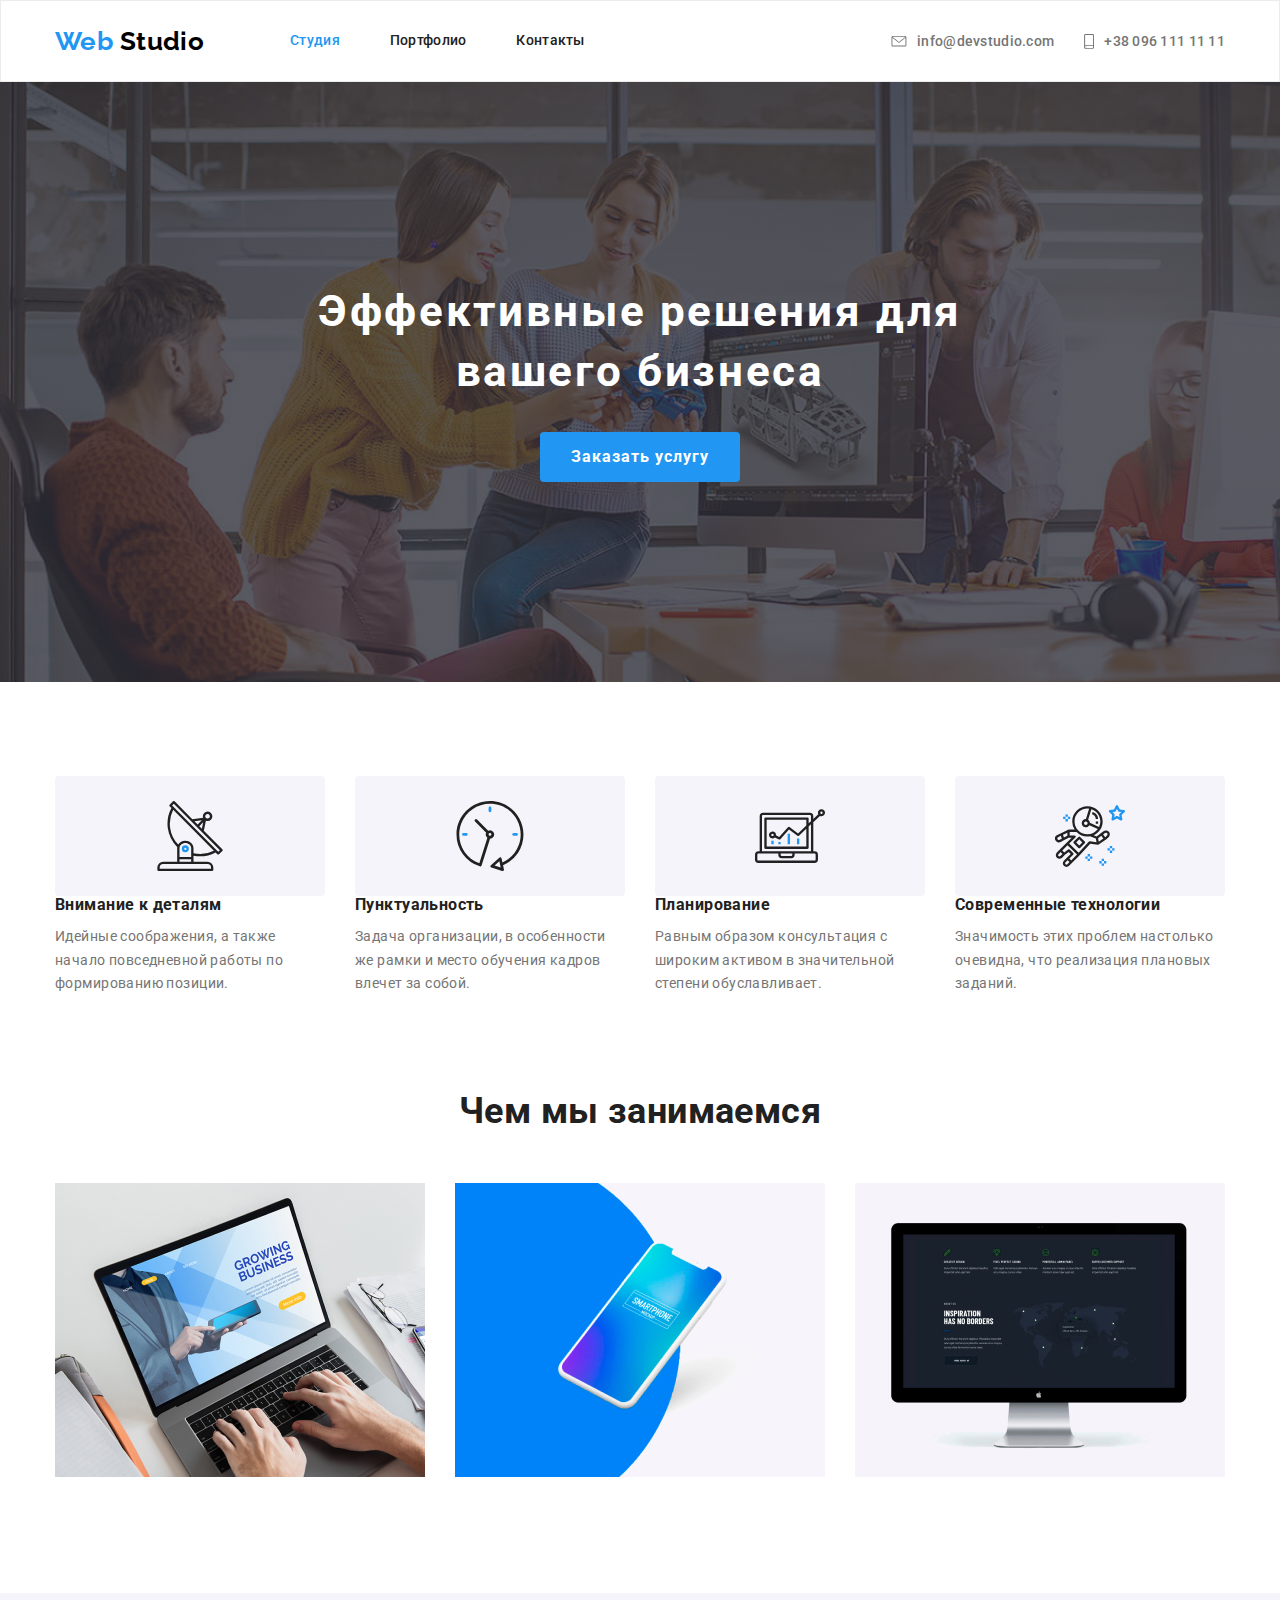
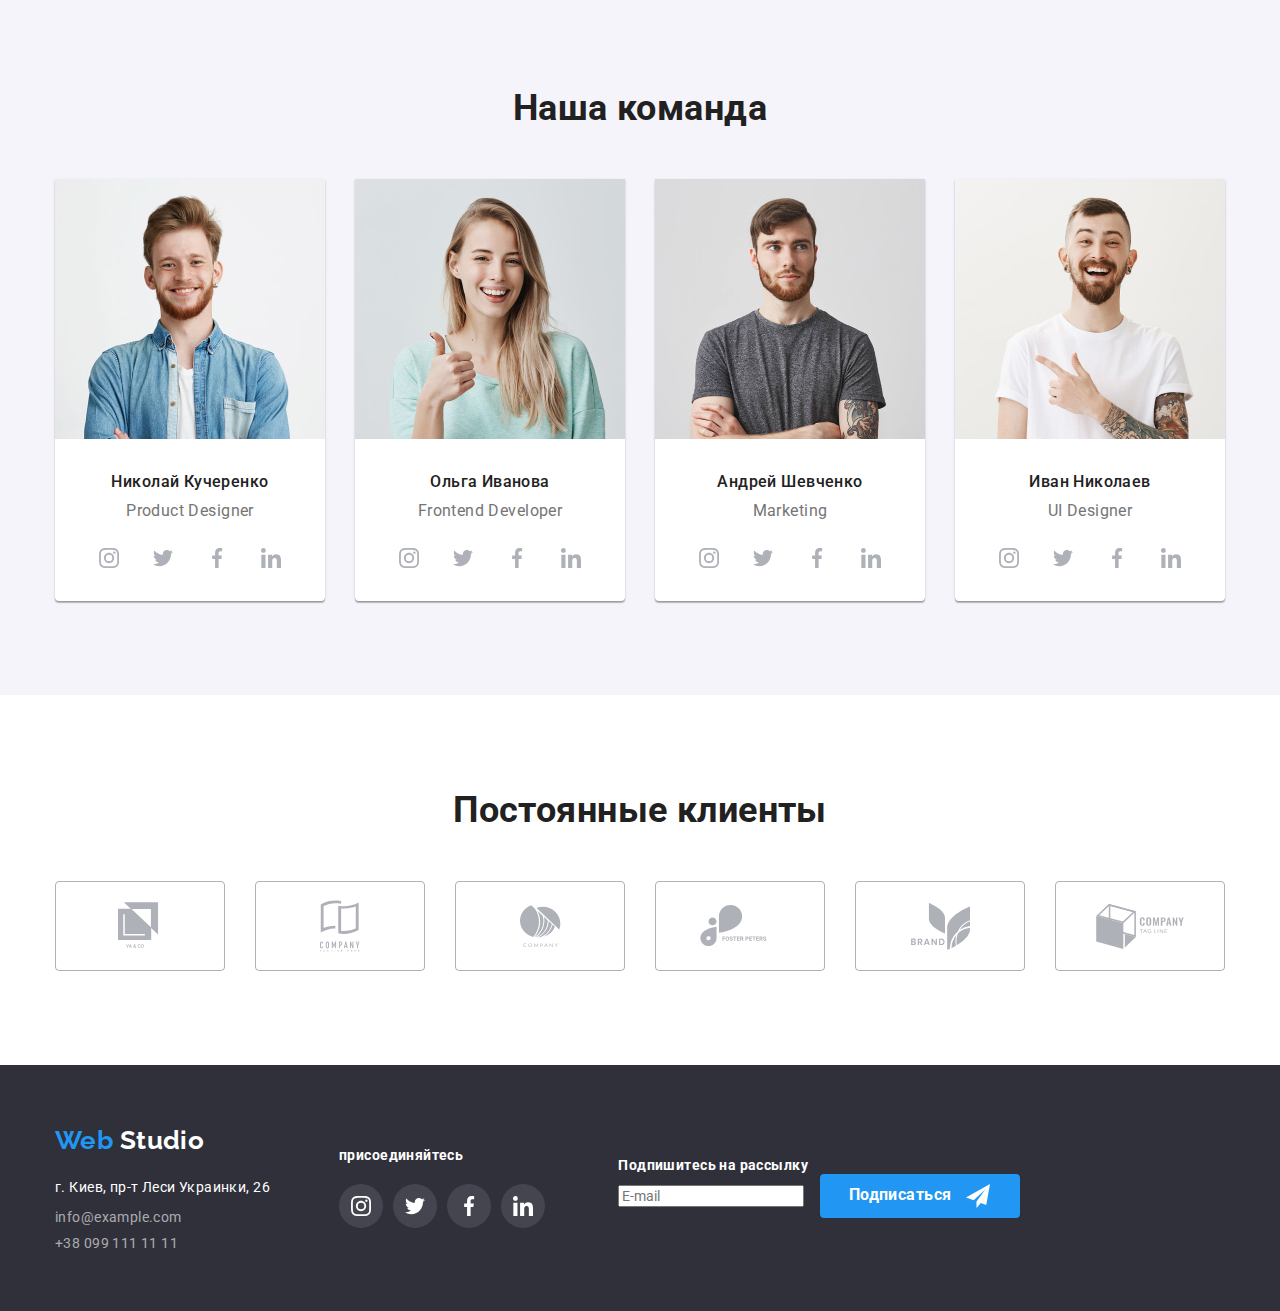
==== index.html @ 99818bd2 "1" ====
<!DOCTYPE html>
<html lang="ru">
  <head>
    <meta charset="UTF-8" />
    <meta http-equiv="X-UA-Compatible" content="IE=edge" />
    <meta name="viewport" content="width=device-width, initial-scale=1.0" />
    <title>Document</title>
    <link rel="preconnect" href="https://fonts.googleapis.com" />
    <link rel="preconnect" href="https://fonts.gstatic.com" crossorigin />
    <link
      href="https://fonts.googleapis.com/css2?family=Raleway:wght@700&family=Roboto:wght@400;500;700;900&display=swap"
      rel="stylesheet"
    />
    <link
      rel="stylesheet"
      href="https://cdnjs.cloudflare.com/ajax/libs/modern-normalize/1.1.0/modern-normalize.min.css"
    />
    <link rel="stylesheet" href="./css/styles.css" />
  </head>
  <body>
    <header>
      <div class="container flex">
        <nav class="flex">
          <a class="header-logo logo" href="/">Web <span>Studio</span></a>

          <ul class="nav list">
            <li class="item"><a class="menu-link active" href="./index.html">Студия </a></li>
            <li class="item"><a class="menu-link" href="./portfolio.html">Портфолио</a></li>
            <li class="item"><a class="menu-link" href="" class="">Контакты</a></li>
          </ul>
        </nav>

        <ul class="header-contact list">
          <li class="contct-item">
            <a class="contact-link" href="mailto:info@devstudio.com"
              ><svg class="item" style="width: 16px; height: 11.2px;"><use href="./images/symbol-defs.svg#icon-envelope"></use></svg>info@devstudio.com</a
            >
          </li>
          <li class="contct-item">
            <a class="contact-link" href="tel:+38 096 111 11 11"
              ><svg class="item" style="width: 10px; height: 14.94px;"><use href="./images/symbol-defs.svg#icon-smartphone"></use></svg>+38 096 111 11 11</a
            >
          </li>
        </ul>
      </div>
    </header>
    <main>
      <section class="hero">
        <h1 class="hero-title">Эффективные решения для вашего бизнеса</h1>
        <button class="servise-order button">Заказать услугу</button>
      </section>
      <section class="section-advantages">
        <div class="container">
          <ul class="advantages list">
            <li class="item">
              <div class="advantages-box">
                <!-- <img src="./images/antenna.svg" alt="Антенна" /> -->
                <svg style="width: 70px; height:70px;">
                  <use href="images/symbol-defs.svg#icon-antenna"></use>
                </svg>
              </div>
              <h3 class="advantages-title">Внимание к деталям</h3>
              <p>
                Идейные соображения, а также начало повседневной работы по формированию позиции.
              </p>
            </li>
            <li class="item">
              <div class="advantages-box">
                <svg style="width: 70px; height:70px;">
                  <use href="images/symbol-defs.svg#icon-clock"></use>
                </svg>
              </div>
              <h3 class="advantages-title">Пунктуальность</h3>
              <p>
                Задача организации, в особенности же рамки и место обучения кадров влечет за собой.
              </p>
            </li>
            <li class="item">
              <div class="advantages-box">
                <svg style="width: 70px; height:70px;">
                  <use href="images/symbol-defs.svg#icon-diagram"></use>
                </svg>
              </div>
              <h3 class="advantages-title">Планирование</h3>
              <p>
                Равным образом консультация с широким активом в значительной степени обуславливает.
              </p>
            </li>
            <li class="item">
              <div class="advantages-box">
                <svg style="width: 70px; height:70px;">
                  <use href="images/symbol-defs.svg#icon-astronaut"></use>
                </svg>
              </div>
              <h3 class="advantages-title">Современные технологии</h3>
              <p>Значимость этих проблем настолько очевидна, что реализация плановых заданий.</p>
            </li>
          </ul>
        </div>
      </section>
      <section class="section">
        <div class="container">
          <h2 class="work-title title">Чем мы занимаемся</h2>
          <ul class="work list">
            <li class="item">
              <img src="./images/work1.jpg" alt="Десктопные приложения" />
              <h3>Десктопные приложения</h3>
            </li>
            <li class="item">
              <img src="./images/work2.jpg" alt="Мобильные приложения" />
              <h3>Мобильные приложения</h3>
            </li>
            <li class="item">
              <img src="./images/work3.jpg" alt="Дизайнерские решения" />
              <h3>Дизайнерские решения</h3>
            </li>
          </ul>
        </div>
      </section>
      <section class="section-team">
        <div class="container">
          <h2 class="team-title title">Наша команда</h2>
          <ul class="team list">
            <li class="teammate">
              <div class="teammate-box">
                <img src="./images/teammate1.jpg" alt="Первый участник команды" />
                <h3 class="teammate-name">Николай Кучеренко</h3>
                <p>Product Designer</p>
                <ul class="item-list list">
                  <li class="item">
                    <a href="">
                      <div class="social-link">
                        <svg class="icon" style="width: 20px; height: 20px">
                          <use href="./images/symbol-defs.svg#icon-instagram"></use>
                        </svg>
                      </div>
                  </a>
                  </li>
                  <li class="item">
                    <a href="">
                    <div class="social-link">
                      <svg class="icon" style="width: 20px; height: 20px">
                        <use href="./images/symbol-defs.svg#icon-twitter"></use>
                      </svg>
                    </div>
                  </a>
                  </li>
                  <li class="item">
                    <a href="">
                    <div class="social-link">
                      <svg class="icon" style="width: 20px; height: 20px">
                        <use href="./images/symbol-defs.svg#icon-facebook"></use>
                      </svg>
                    </div>
                  </a>
                  </li>
                  <li class="item">
                    <a href="">
                    <div class="social-link">
                      <svg class="icon" style="width: 20px; height: 20px">
                        <use href="./images/symbol-defs.svg#icon-linkedin"></use>
                      </svg>
                    </div>
                  </a>
                  </li>
                </ul>
              </div>
            </li>
            <li class="teammate">
              <div class="teammate-box">
              <img src="./images/teammate2.jpg" alt="Второй участник команды" />
              <h3 class="teammate-name">Ольга Иванова</h3>
              <p>Frontend Developer</p>
              <ul class="item-list list">
                <li class="item">
                  <a href="">
                    <div class="social-link">
                      <svg class="icon" style="width: 20px; height: 20px">
                        <use href="./images/symbol-defs.svg#icon-instagram"></use>
                      </svg>
                    </div>
                  </a>
                </li>
                <li class="item">
                  <a href="">
                    <div class="social-link">
                      <svg class="icon" style="width: 20px; height: 20px">
                        <use href="./images/symbol-defs.svg#icon-twitter"></use>
                      </svg>
                    </div>
                  </a>
                </li>
                <li class="item">
                  <a href="">
                    <div class="social-link">
                      <svg class="icon" style="width: 20px; height: 20px">
                        <use href="./images/symbol-defs.svg#icon-facebook"></use>
                      </svg>
                    </div>
                  </a>
                </li>
                <li class="item">
                  <a href="">
                    <div class="social-link">
                      <svg class="icon" style="width: 20px; height: 20px">
                        <use href="./images/symbol-defs.svg#icon-linkedin"></use>
                      </svg>
                    </div>
                  </a>
                </li>
              </ul>
              </div>
            </li>
            <li class="teammate">
              <div class="teammate-box">
              <img src="./images/teammate3.jpg" alt="Третий участник команды" />
              <h3 class="teammate-name">Андрей Шевченко</h3>
              <p>Marketing</p>
              <ul class="item-list list">
                <li class="item">
                  <a href="">
                    <div class="social-link">
                      <svg class="icon" style="width: 20px; height: 20px">
                        <use href="./images/symbol-defs.svg#icon-instagram"></use>
                      </svg>
                    </div>
                  </a>
                </li>
                <li class="item">
                  <a href="">
                    <div class="social-link">
                      <svg class="icon" style="width: 20px; height: 20px">
                        <use href="./images/symbol-defs.svg#icon-twitter"></use>
                      </svg>
                    </div>
                  </a>
                </li>
                <li class="item">
                  <a href="">
                    <div class="social-link">
                      <svg class="icon" style="width: 20px; height: 20px">
                        <use href="./images/symbol-defs.svg#icon-facebook"></use>
                      </svg>
                    </div>
                  </a>
                </li>
                <li class="item">
                  <a href="">
                    <div class="social-link">
                      <svg class="icon" style="width: 20px; height: 20px">
                        <use href="./images/symbol-defs.svg#icon-linkedin"></use>
                      </svg>
                    </div>
                  </a>
                </li>
              </ul>
              </div>
            </li>
            <li class="teammate">
              <div class="teammate-box">
              <img src="./images/teammate4.jpg" alt="Четвёртий участник команды" />
              <h3 class="teammate-name">Иван Николаев</h3>
              <p>UI Designer</p>
              <ul class="item-list list">
                <li class="item">
                  <a href="">
                    <div class="social-link">
                      <svg class="icon" style="width: 20px; height: 20px">
                        <use href="./images/symbol-defs.svg#icon-instagram"></use>
                      </svg>
                    </div>
                  </a>
                </li>
                <li class="item">
                  <a href="">
                    <div class="social-link">
                      <svg class="icon" style="width: 20px; height: 20px">
                        <use href="./images/symbol-defs.svg#icon-twitter"></use>
                      </svg>
                    </div>
                  </a>
                </li>
                <li class="item">
                  <a href="">
                    <div class="social-link">
                      <svg class="icon" style="width: 20px; height: 20px">
                        <use href="./images/symbol-defs.svg#icon-facebook"></use>
                      </svg>
                    </div>
                  </a>
                </li>
                <li class="item">
                  <a href="">
                    <div class="social-link">
                      <svg class="icon" style="width: 20px; height: 20px">
                        <use href="./images/symbol-defs.svg#icon-linkedin"></use>
                      </svg>
                    </div>
                  </a>
                  </div>
                </li>
              </ul>
            </li>
          </ul>
        </div>
      </section>
      <section class="section">
        <div class="container">
          <h2 class="client-title title">Постоянные клиенты</h2>
          <ul class="client-list list">
            <li class="item">
              <a href="">
                <div class="client-link">
                  <svg class="client-logo" style="width: 44.27px; height: 49.23px"><use href="./images/symbol-defs.svg#icon-client1"></use></svg>
                </div>
              </a>
            </li>
            <li class="item">
              <a href="">
                <div class="client-link">
                  <svg class="client-logo" style="width: 40px; height: 52px"><use href="./images/symbol-defs.svg#icon-client2"></use></svg>
                </div>
              </a>
            </li>
            <li class="item">
              <a href="">
                <div class="client-link">
                  <svg class="client-logo" style="width: 41px; height: 42.6px"><use href="./images/symbol-defs.svg#icon-client3"></use></svg>
                </div>
              </a>
            </li>
            <li class="item">
              <a href="">
                <div class="client-link">
                  <svg class="client-logo" style="width: 79.66px; height: 42.02px"><use href="./images/symbol-defs.svg#icon-client4"></use></svg>
                </div>
              </a>
            </li>
            <li class="item">
              <a href="">
                <div class="client-link">
                  <svg class="client-logo" style="width: 59px; height: 47px"><use href="./images/symbol-defs.svg#icon-client5"></use></svg>
                </div>
              </a>
            </li>
            <li class="item">
              <a href="">
                <div class="client-link">
                  <svg class="client-logo" style="width: 88.48px; height: 45.44px"><use href="./images/symbol-defs.svg#icon-client6"></use></svg>
                </div>
              </a>
            </li>
          </ul>
        </div>
      </section>
    </main>
    <footer>
      <div class="container flex">
        <div class="address-list">
          <a class="footer-logo logo" href="/">Web <span>Studio</span></a>
          <address class="address">г. Киев, пр-т Леси Украинки, 26</address>
          <ul class="contact-list list">
            <li class="item"><a href="mailto:info@example.com">info@example.com</a></li>
            <li class="item"><a href="tel:+380991111111">+38 099 111 11 11</a></li>
          </ul>
        </div>
        <div>
          <h3 class="join">присоединяйтесь</h3>
          <ul class="footer-list flex list">
            <li class="item">
              <a href="">
                <div class="footer-social-link">
                  <svg class="icon" style="width: 20px; height: 20px">
                    <use href="./images/symbol-defs.svg#icon-instagram"></use>
                  </svg>
                </div>
              </a>
            </li>
            <li class="item">
              <a href="">
                <div class="footer-social-link">
                  <svg class="icon" style="width: 20px; height: 20px">
                    <use href="./images/symbol-defs.svg#icon-twitter"></use>
                  </svg>
                </div>
              </a>
            </li>
            <li class="item">
              <a href="">
                <div class="footer-social-link">
                  <svg class="icon" style="width: 20px; height: 20px">
                    <use href="./images/symbol-defs.svg#icon-facebook"></use>
                  </svg>
                </div>
              </a>
            </li>
            <li class="item">
              <a href="">
                <div class="footer-social-link">
                  <svg class="icon" style="width: 20px; height: 20px">
                    <use href="./images/symbol-defs.svg#icon-linkedin"></use>
                  </svg>
                </div>
              </a>
            </li>
          </ul>
        </div>
        <div>
          <h3 class="subscribe">Подпишитесь на рассылку</h3>
          <input type="text" name="" id="" placeholder="E-mail" />
          <a class="subscribe-button button align-items" href=""
            >Подписаться
            <svg class="align-items" style="width: 24px; height: 24px">
              <use href="./images/symbol-defs.svg#icon-send"></use>
            </svg></a>
        </div>
      </div>
    </footer>
  </body>
</html>
---- css/styles.css ----
html {
  box-sizing: border-box;
}

*,
*::before,
*::after {
  box-sizing: inherit;
}

:root {
  --primary-text-color: #757575;
  --primary-accent-color: #2196f3;
  --secondary-text-color: #212121;
  --secondary-accent-color: #ffffff;
  --bg-color: #f5f4fa;
  --logo-black-color: #000000;
}

body {
  background-color: #ffffff;
  font-size: 14px;
  color: var(--primary-text-color);
  font-family: Roboto, sans-serif;
  letter-spacing: 0.03em;
}

header {
  border: 1px solid #ececec;
}

h1,
h2,
h3,
h4,
h5,
h6,
p,
ul {
  margin: 0;
  padding: 0;
}

.container {
  width: 1200px;
  padding-right: 15px;
  padding-left: 15px;
  margin: 0 auto;
}

.flex {
  display: flex;
  align-items: center;
}

/* Логотип */
.logo {
  margin-right: 86px;
  color: var(--primary-accent-color);
  font-family: Raleway, sans-serif;
  font-weight: 700;
  font-size: 26px;
  line-height: 1.19;
}

.header-logo span {
  color: #000000;
}

/* Основне меню сайта */
.menu-link.active {
  color: var(--primary-accent-color);
}
.menu-link {
  display: block;
  padding-top: 32px;
  padding-bottom: 32px;
  color: var(--secondary-text-color);
  font-weight: 500;
  font-size: 14px;
  line-height: 1.14;
  letter-spacing: 0.02em;
}

/* Контактне меню */

.header-contact {
  display: flex;
  margin-left: auto;
}

.contact-link {
  color: var(--primary-text-color);
  font-weight: 500;
  font-size: 14px;
  line-height: 1.14;
  letter-spacing: 0.02em;
}

.contact-link .item {
  fill: currentColor;
  margin-right: 10px;
  vertical-align: middle;
}

.contact-link:hover,
.contact-link:focus {
  color: var(--primary-accent-color);
}

.contct-item:not(:last-child) {
  margin-right: 30px;
}

.nav a:hover,
.nav a:focus {
  color: var(--primary-accent-color);
}

.nav .item:not(:last-child) {
  margin-right: 50px;
}

.nav {
  display: flex;
}
/* Секція */

.section {
  padding-top: 94px;
  padding-bottom: 94px;
}

/* Секція Герой*/

.hero {
  margin: 0 auto;
  background-image: linear-gradient(to right, rgba(47, 48, 58, 0.8), rgba(47, 48, 58, 0.8)),
  url("../images/hero.jpg");
  background-size: cover;
  max-width: 1600px;
  height: 600px;
  font-weight: 900;
  font-size: 44px;
  line-height: 1.36;
  text-align: center;
  letter-spacing: 0.06em;
}

.hero-title {
  display: inline-block;
  margin: auto;
  margin-top: 200px;
  margin-bottom: 30px;
  max-width: 696px;
  font-size: 44px;
  color: var(--secondary-accent-color);
}

.servise-order.button {
  display: block;
  margin: auto;
  font-weight: 700;
  font-size: 16px;
  line-height: 1.87;
  letter-spacing: 0.06em;
}
/* Переваги */

.section-advantages{
  padding-top: 94px;
}

.advantages {
  display: flex;
}

.advantages .item {
  max-width: 270px;
}

.advantages .item:not(:last-child) {
  margin-right: 30px;
}

.advantages-title {
  margin-bottom: 10px;
  color: var(--secondary-text-color);
  font-weight: 700;
  line-height: 1.14;
}

.advantages-box {
  display: flex;
  width: 270px;
  height: 120px;
  background-color: var(--bg-color);
  border-radius: 4px;
}

.advantages-box svg {
margin: auto;
}

.advantages p {
  font-weight: 400;
  line-height: 1.71;
}

/* Чем мы занимаемся */

.work-title {
  margin-bottom: 50px;
}

.work {
  font-weight: 700;
  line-height: 1.14;
}

.work h3 {
  color: var(--secondary-accent-color);
}

.work {
  display: flex;
}

.work .item:not(:last-child) {
  margin-right: 30px;
}

/* Наша команда */

.section-team {
  padding-top: 94px;
  padding-bottom: 94px;
  background-color: #F5F4FA;
}

.team-title {
  margin-bottom: 50px;
}

.team {
  display: flex;
}

.team .item-list {
  display: flex;
  justify-content: center;
}

.team .item:not(:last-child) {
  margin-right: 10px;
}

.team .teammate {
  text-align: center;
}

.team .teammate:not(:last-child) {
  margin-right: 30px;
}

.team p {
  margin-bottom: 16px;
  font-weight: 400;
  font-size: 16px;
  line-height: 1.19;
}

.teammate-name {
  margin-top: 30px;
  margin-bottom: 10px;
  color: var(--secondary-text-color);
  font-weight: 500;
  font-size: 16px;
  line-height: 1.19;
}

.teammate-box {
  width: 270px;
  height: 422px;
  background-color: #fff;
  box-shadow: 0px 1px 3px rgba(0, 0, 0, 0.12), 0px 1px 1px rgba(0, 0, 0, 0.14),
    0px 2px 1px rgba(0, 0, 0, 0.2);
  border-radius: 0px 0px 4px 4px;
}

.social-link {
  display: flex;
  width: 44px;
  height: 44px;
  background-color: transparent;
  border-radius: 50%;
  color: #AFB1B8;
}

.social-link .icon {
  margin: auto;
  fill: currentColor;
}

.social-link:hover,
.social-link:focus {
  background-color: var(--primary-accent-color);
  color: #fff;
}

.client-title {
  margin-bottom: 50px;
}

.client-list {
  display: flex;
}

.client-list .item:not(:last-child) {
  margin-right: 30px;
}

.client-link {
  display: flex;
  width: 170px;
  height: 90px;
  border: 1px solid currentColor;
  border-radius: 4px;
  color: #AFB1B8;
  fill: currentColor;
}

.client-logo {
  margin: auto;
}

.client-link:hover,
.client-link:focus {
  color: #2196F3;
}

.title {
  color: var(--secondary-text-color);
  font-weight: 700;
  font-size: 36px;
  line-height: 1.17;
  text-align: center;
}

.button {
  display: inline-block;
  min-width: 200px;
  padding: 10px 29px;
  border: transparent;
  border-radius: 4px;
  color: var(--secondary-accent-color);
  background-color: var(--primary-accent-color);
}
/* Портфоліо */

/* Кнопки навігації */
.filter-list {
  display: flex;
  justify-content: center;
}

.filter {
  padding: 6px 22px;
  border-radius: 4px;
  border-color: transparent;
  color: var(--secondary-text-color);
  background-color: var(--bg-color);
  font-family: Roboto, sans-serif;
  font-weight: 500;
  font-size: 16px;
  line-height: 1.62;
}

.filter-list .item:not(:last-child) {
  margin-right: 8px;
}

.filter:hover,
.filter:focus {
  color: var(--secondary-accent-color);
  background-color: var(--primary-accent-color);
}

.portfolio h3 {
  color: var(--secondary-text-color);
  font-weight: 700;
  font-size: 18px;
  line-height: 2;
  letter-spacing: 0.06em;
}

.portfolio {
  display: flex;
  flex-wrap: wrap;
  margin-top: 34px;
}

.portfolio .item {
  width: calc((100% - 60px) / 3);
  margin-right: 30px;
  margin-bottom: 30px;
}

.portfolio .item:nth-child(3n) {
  margin-right: 0;
}

.portfolio .item:nth-last-child(-n + 3) {
  margin-bottom: 0;
}

.portfolio-img {
  margin-bottom: 20px;
}

.portfolio-box {
  border: 1px solid #EEEEEE;
  cursor: pointer;
}

.portfolio-box:hover,
.portfolio-box:focus {
  box-shadow: 0px 1px 1px rgba(0, 0, 0, 0.12),
  0px 4px 4px rgba(0, 0, 0, 0.06),
  1px 4px 6px rgba(0, 0, 0, 0.16);
}

.filter-element {
  font-weight: 400;
  font-size: 16px;
  line-height: 1.87;
  padding-bottom: 20px;
}

.card-text {
  font-weight: 400;
  font-size: 18px;
  line-height: 1.56;
}

.portfolio-box h3,
.filter-element,
.card-text {
  padding-left: 24px;
}

/* Футер */

footer {
  background-color: #2f303a;
}

.join {
  margin-bottom: 20px;
  margin-right: 155px;
}

.join,
.subscribe {
  color: var(--secondary-accent-color);
  font-size: 14px;
  font-weight: 700;
  line-height: 1.14;
}
.footer-logo {
  display: inline-block;
  margin-top: 60px;
  margin-bottom: 20px;
}

.footer-logo span {
  color: #fff;
}

.address-list {
  margin-bottom: 60px;
}

.address {
  margin-bottom: 9px;
  margin-right: 69px;
  color: var(--secondary-accent-color);
  font-weight: 400;
  line-height: 1.71;
  font-style: normal;
}

.contact-list .item + .item {
  margin-top: 10px;
}

.contact-list a {
  color: rgba(255, 255, 255, 0.6);
  font-weight: 400;
  line-height: 1.71px;
  /* or 171% */
}

.footer-list .item {
  margin-right: 10px;
}

.footer-social-link {
  display: flex;
  width: 44px;
  height: 44px;
  fill: #fff;
  border-radius: 50%;
  background-color: rgba(255, 255, 255, 0.1);
}

.footer-social-link .icon {
  margin: auto;
}

.footer-social-link:hover,
.footer-social-link:focus {
  background-color: var(--primary-accent-color);
}

.subscribe-button {
  margin-left: 12px;
  color: var(--secondary-accent-color);
  background-color: var(--primary-accent-color);
  font-weight: 700;
  font-size: 16px;
  line-height: 1.87px;
}

.subscribe-button .align-items {
  margin-left: 10px;
  vertical-align:middle;
}

.list {
  list-style: none;
}

a {
  text-decoration: none;
}
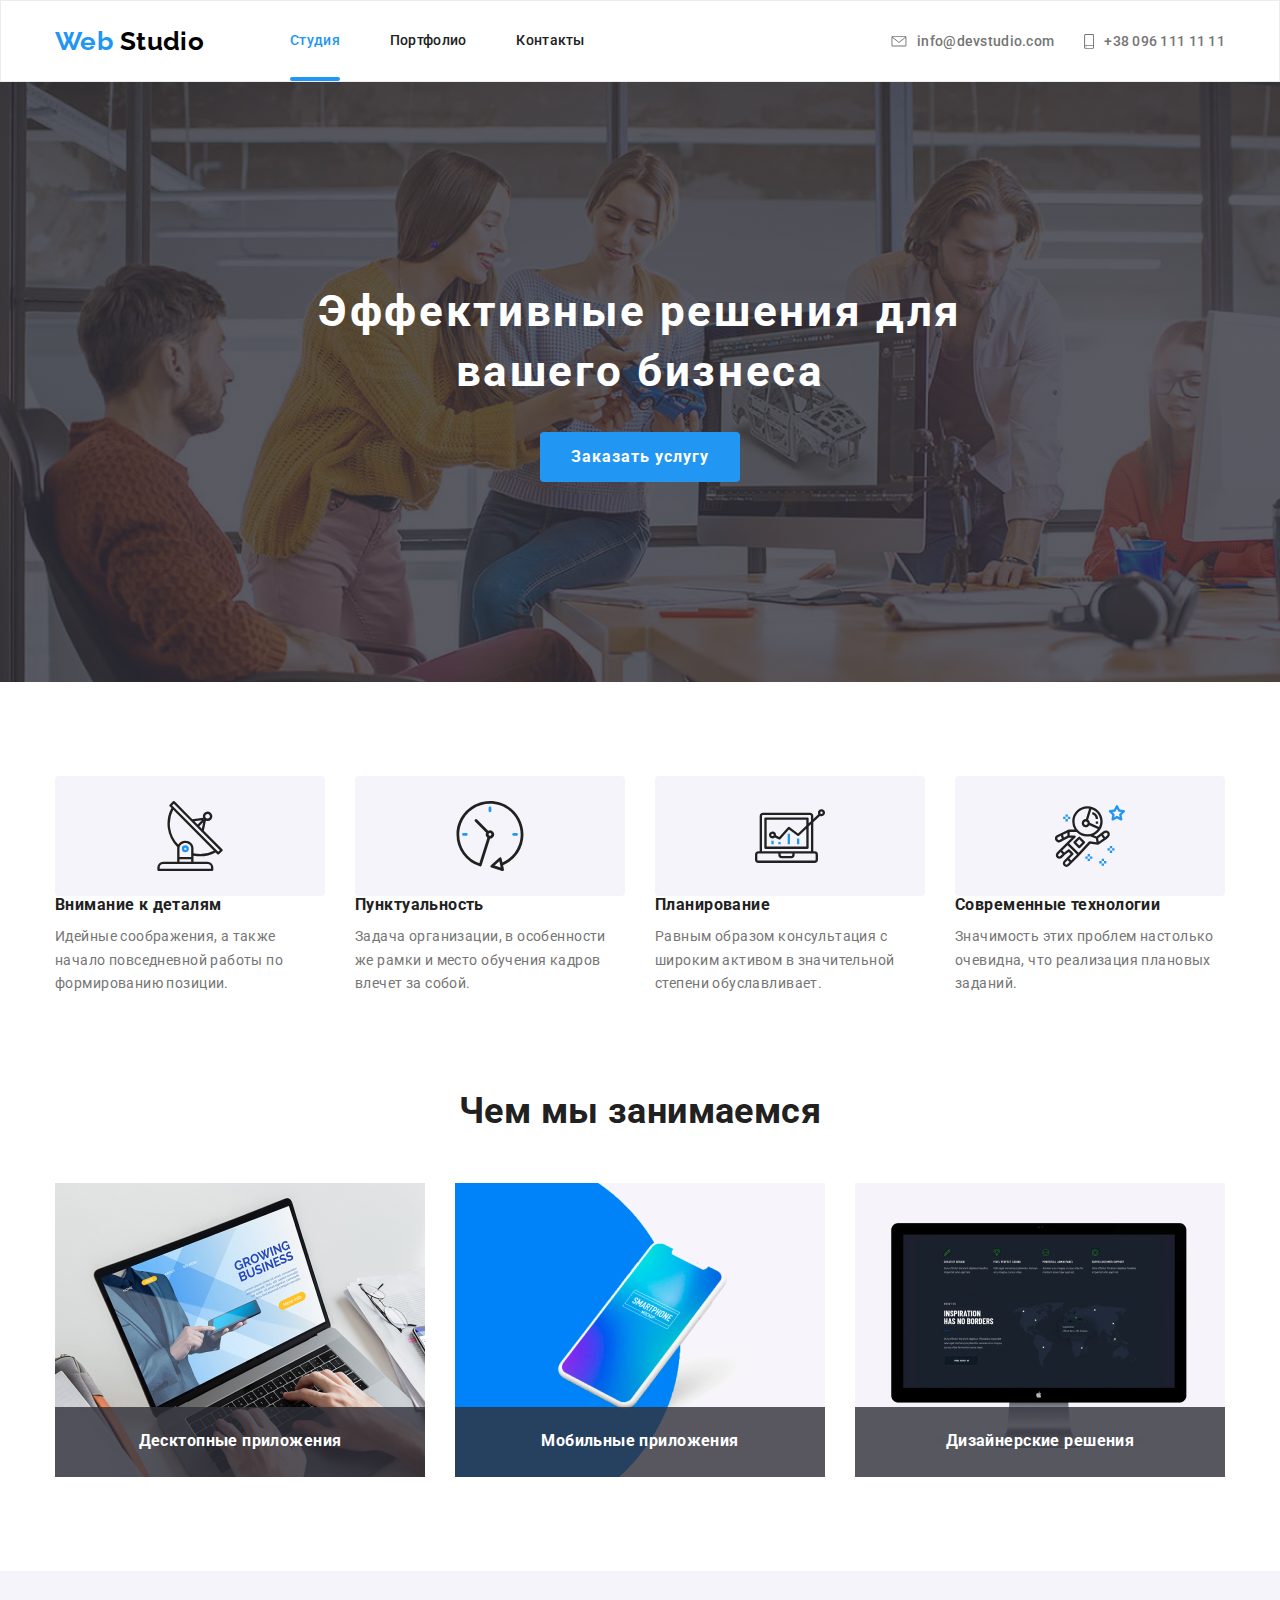
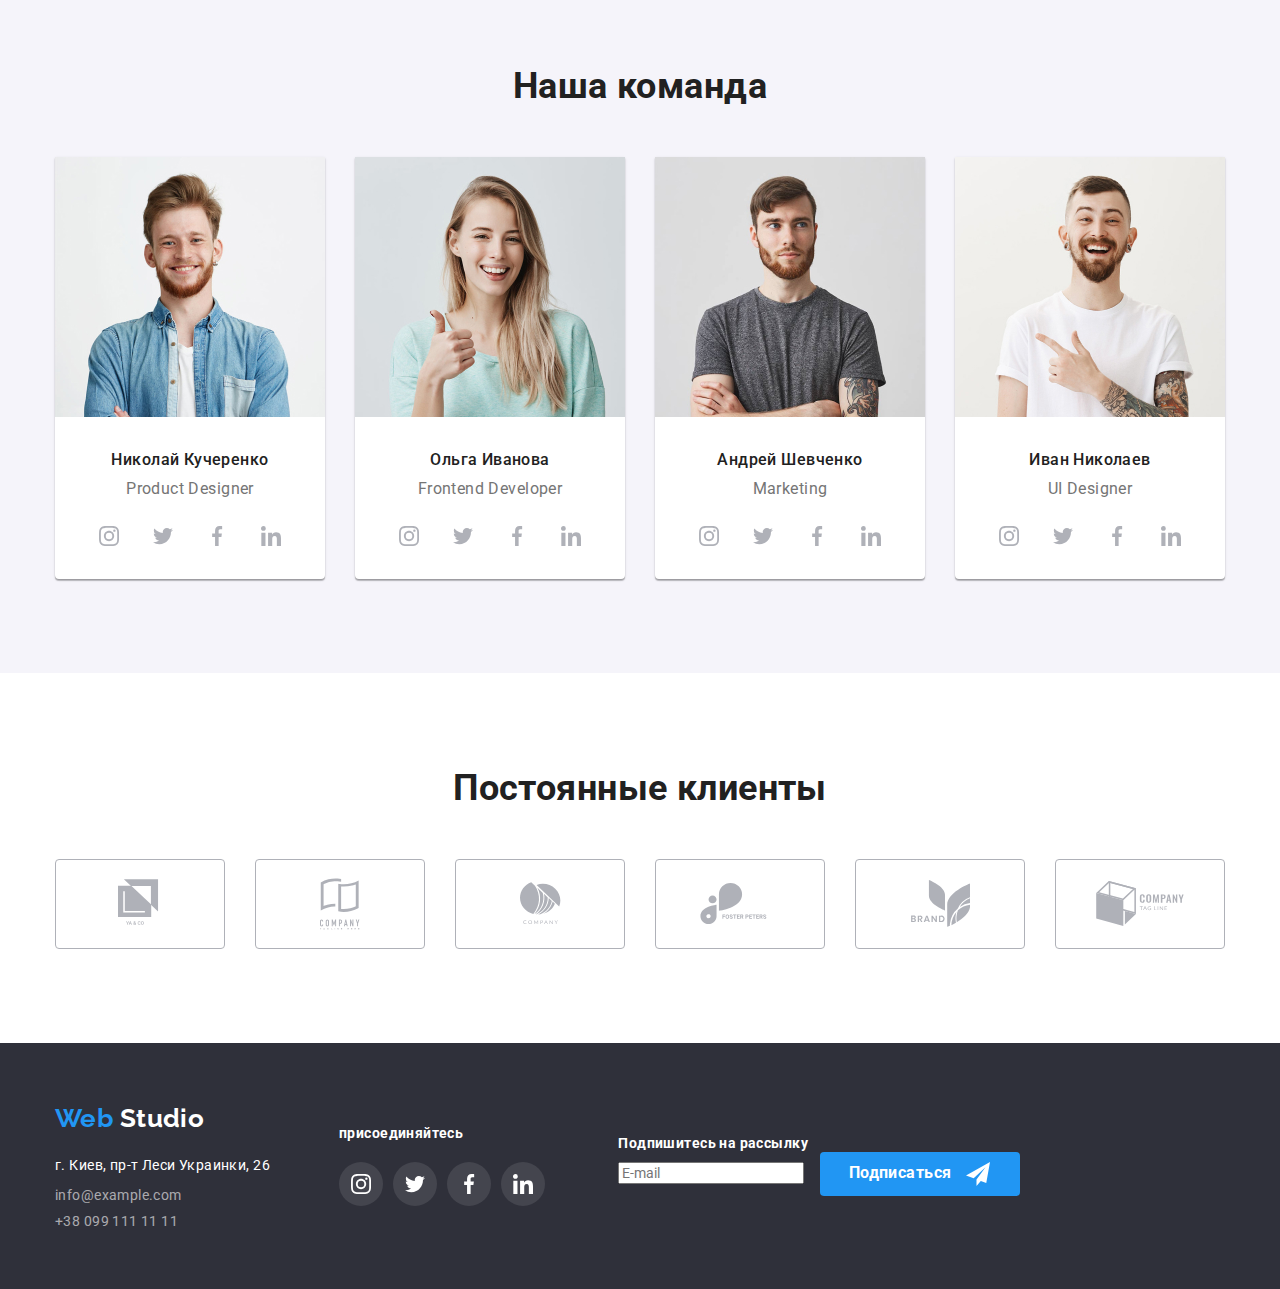
==== commit 6de4bb3c: "1" ====
--- a/index.html
+++ b/index.html
@@ -47,14 +47,13 @@
     <main>
       <section class="hero">
         <h1 class="hero-title">Эффективные решения для вашего бизнеса</h1>
-        <button class="servise-order button">Заказать услугу</button>
+        <button data-modal-open class="servise-order button">Заказать услугу</button>
       </section>
       <section class="section-advantages">
         <div class="container">
           <ul class="advantages list">
             <li class="item">
               <div class="advantages-box">
-                <!-- <img src="./images/antenna.svg" alt="Антенна" /> -->
                 <svg style="width: 70px; height:70px;">
                   <use href="images/symbol-defs.svg#icon-antenna"></use>
                 </svg>
@@ -104,15 +103,21 @@
           <ul class="work list">
             <li class="item">
               <img src="./images/work1.jpg" alt="Десктопные приложения" />
+              <div class="work-text">
               <h3>Десктопные приложения</h3>
+              </div>
             </li>
             <li class="item">
               <img src="./images/work2.jpg" alt="Мобильные приложения" />
+              <div class="work-text">
               <h3>Мобильные приложения</h3>
+              </div>
             </li>
             <li class="item">
               <img src="./images/work3.jpg" alt="Дизайнерские решения" />
+              <div class="work-text">
               <h3>Дизайнерские решения</h3>
+              </div>
             </li>
           </ul>
         </div>
@@ -416,5 +421,17 @@
         </div>
       </div>
     </footer>
+    <div data-modal class="backdrop is-hidden">
+      <div class="modal">
+        <button data-modal-close class="modal-button">
+          <svg style="width: 18px; height: 18px; margin:auto;">
+            <use href="./images/symbol-defs.svg#icon-close"></use>
+        </svg>
+      </button>
+        <h2>Оставьте свои данные, мы вам перезвоним</h3>
+          <button class="send button">Отправить</button>
+      </div>
+    </div>
+      <script src="./js/modal.js"></script>
   </body>
 </html>
--- a/css/styles.css
+++ b/css/styles.css
@@ -71,8 +71,22 @@
 .menu-link.active {
   color: var(--primary-accent-color);
 }
+
+.active::after {
+  content: '';
+  position: absolute;
+  display: block;
+  bottom: 0;
+  left: 0;
+  width: 100%;
+  height: 4px;
+  background-color: var(--primary-accent-color);
+  border-radius: 2px;
+}
+
 .menu-link {
   display: block;
+  position: relative;
   padding-top: 32px;
   padding-bottom: 32px;
   color: var(--secondary-text-color);
@@ -95,6 +109,8 @@
   font-size: 14px;
   line-height: 1.14;
   letter-spacing: 0.02em;
+
+  transition: color 250ms cubic-bezier(0.4, 0, 0.2, 1);
 }
 
 .contact-link .item {
@@ -112,6 +128,14 @@
   margin-right: 30px;
 }
 
+.nav {
+  display: flex;
+}
+
+.nav a {
+  transition: color 250ms cubic-bezier(0.4, 0, 0.2, 1);
+}
+
 .nav a:hover,
 .nav a:focus {
   color: var(--primary-accent-color);
@@ -121,9 +145,6 @@
   margin-right: 50px;
 }
 
-.nav {
-  display: flex;
-}
 /* Секція */
 
 .section {
@@ -136,7 +157,7 @@
 .hero {
   margin: 0 auto;
   background-image: linear-gradient(to right, rgba(47, 48, 58, 0.8), rgba(47, 48, 58, 0.8)),
-  url("../images/hero.jpg");
+    url('../images/hero.jpg');
   background-size: cover;
   max-width: 1600px;
   height: 600px;
@@ -167,7 +188,7 @@
 }
 /* Переваги */
 
-.section-advantages{
+.section-advantages {
   padding-top: 94px;
 }
 
@@ -199,7 +220,7 @@
 }
 
 .advantages-box svg {
-margin: auto;
+  margin: auto;
 }
 
 .advantages p {
@@ -214,6 +235,7 @@
 }
 
 .work {
+  display: flex;
   font-weight: 700;
   line-height: 1.14;
 }
@@ -222,12 +244,29 @@
   color: var(--secondary-accent-color);
 }
 
-.work {
-  display: flex;
+.work .item {
+  position: relative;
+}
+
+.work .item img {
+  display: block;
 }
 
 .work .item:not(:last-child) {
   margin-right: 30px;
+}
+
+.work-text {
+  display: flex;
+  position: absolute;
+  width: 100%;
+  height: 70px;
+  bottom: 0px;
+  background-color: rgba(47, 48, 58, 0.8);
+}
+
+.work-text h3 {
+  margin: auto;
 }
 
 /* Наша команда */
@@ -235,7 +274,7 @@
 .section-team {
   padding-top: 94px;
   padding-bottom: 94px;
-  background-color: #F5F4FA;
+  background-color: #f5f4fa;
 }
 
 .team-title {
@@ -294,7 +333,10 @@
   height: 44px;
   background-color: transparent;
   border-radius: 50%;
-  color: #AFB1B8;
+  color: #afb1b8;
+
+  transition: background-color 250ms cubic-bezier(0.4, 0, 0.2, 1),
+    color 250ms cubic-bezier(0.4, 0, 0.2, 1);
 }
 
 .social-link .icon {
@@ -326,8 +368,10 @@
   height: 90px;
   border: 1px solid currentColor;
   border-radius: 4px;
-  color: #AFB1B8;
+  color: #afb1b8;
   fill: currentColor;
+
+  transition: color 250ms cubic-bezier(0.4, 0, 0.2, 1);
 }
 
 .client-logo {
@@ -336,7 +380,7 @@
 
 .client-link:hover,
 .client-link:focus {
-  color: #2196F3;
+  color: #2196f3;
 }
 
 .title {
@@ -374,6 +418,9 @@
   font-weight: 500;
   font-size: 16px;
   line-height: 1.62;
+
+  transition: background-color 250ms cubic-bezier(0.4, 0, 0.2, 1),
+    color 250ms cubic-bezier(0.4, 0, 0.2, 1);
 }
 
 .filter-list .item:not(:last-child) {
@@ -415,19 +462,42 @@
 }
 
 .portfolio-img {
-  margin-bottom: 20px;
+  display: block;
 }
 
 .portfolio-box {
-  border: 1px solid #EEEEEE;
+  border: 1px solid #eeeeee;
   cursor: pointer;
+
+  transition: box-shadow 250ms cubic-bezier(0.4, 0, 0.2, 1);
 }
 
 .portfolio-box:hover,
 .portfolio-box:focus {
-  box-shadow: 0px 1px 1px rgba(0, 0, 0, 0.12),
-  0px 4px 4px rgba(0, 0, 0, 0.06),
-  1px 4px 6px rgba(0, 0, 0, 0.16);
+  box-shadow: 0px 1px 1px rgba(0, 0, 0, 0.12), 0px 4px 4px rgba(0, 0, 0, 0.06),
+    1px 4px 6px rgba(0, 0, 0, 0.16);
+}
+
+.portfolio-thumb {
+  position: relative;
+  overflow: hidden;
+}
+
+.portfolio-overlay {
+  position: absolute;
+  width: 100%;
+  height: 100%;
+  padding-top: 63px;
+  top: 0;
+  left: 0;
+  background-color: var(--primary-accent-color);
+  color: #fff;
+  transform: translateY(100%);
+  transition: transform 250ms cubic-bezier(0.4, 0, 0.2, 1);
+}
+
+.portfolio-box:hover .portfolio-overlay {
+  transform: translateY(0);
 }
 
 .filter-element {
@@ -443,10 +513,15 @@
   line-height: 1.56;
 }
 
+.portfolio-box h3 {
+  margin-top: 20px;
+}
+
 .portfolio-box h3,
 .filter-element,
 .card-text {
   padding-left: 24px;
+  padding-right: 24px;
 }
 
 /* Футер */
@@ -509,9 +584,12 @@
   display: flex;
   width: 44px;
   height: 44px;
+  border-radius: 50%;
+
   fill: #fff;
-  border-radius: 50%;
   background-color: rgba(255, 255, 255, 0.1);
+
+  transition: background-color 250ms cubic-bezier(0.4, 0, 0.2, 1);
 }
 
 .footer-social-link .icon {
@@ -534,7 +612,7 @@
 
 .subscribe-button .align-items {
   margin-left: 10px;
-  vertical-align:middle;
+  vertical-align: middle;
 }
 
 .list {
@@ -545,3 +623,83 @@
   text-decoration: none;
 }
 
+.backdrop {
+  position: fixed;
+  top: 0;
+  left: 0;
+
+  width: 100%;
+  height: 100%;
+
+  background-color: rgba(0, 0, 0, 0.2);
+
+  opacity: 1;
+  transition: opacity 250ms cubic-bezier(0.4, 0, 0.2, 1);
+}
+
+.backdrop.is-hidden {
+  /* visibility: hidden; */
+  opacity: 0;
+  pointer-events: none;
+}
+
+.modal {
+  position: absolute;
+  top: 50%;
+  left: 50%;
+  transform: translate(-50%, -50%) translateX(0);
+
+  width: 528px;
+  height: 581px;
+  background-color: #fff;
+  border-radius: 4px;
+  text-align: center;
+  box-shadow: 0px 1px 3px rgba(0, 0, 0, 0.12), 0px 1px 1px rgba(0, 0, 0, 0.14),
+    0px 2px 1px rgba(0, 0, 0, 0.2);
+  transition: transform 250ms cubic-bezier(0.4, 0, 0.2, 1);
+}
+
+.backdrop.is-hidden .modal {
+  transform: translate(-50%, -50%) translateX(200%);
+}
+
+.modal h2 {
+  margin-top: 40px;
+  margin-bottom: 30px;
+
+  color: #212121;
+  font-weight: 700;
+  font-size: 20px;
+  line-height: 23px;
+  letter-spacing: 0.03em;
+}
+
+.modal-button {
+  position: absolute;
+  top: 8px;
+  right: 8px;
+
+  display: flex;
+  width: 30px;
+  height: 30px;
+  border: 1px solid rgba(0, 0, 0, 0.1);
+  border-radius: 50%;
+  background-color: #fff;
+
+  transition: fill 250ms cubic-bezier(0.4, 0, 0.2, 1);
+}
+
+.modal-button:hover,
+.modal-button:focus {
+  fill: var(--primary-accent-color);
+}
+
+.send.button {
+  display: block;
+  margin: auto;
+  font-weight: 700;
+  font-size: 16px;
+  line-height: 1.87;
+  letter-spacing: 0.06em;
+  box-shadow: 0px 4px 4px rgba(0, 0, 0, 0.15);
+}
